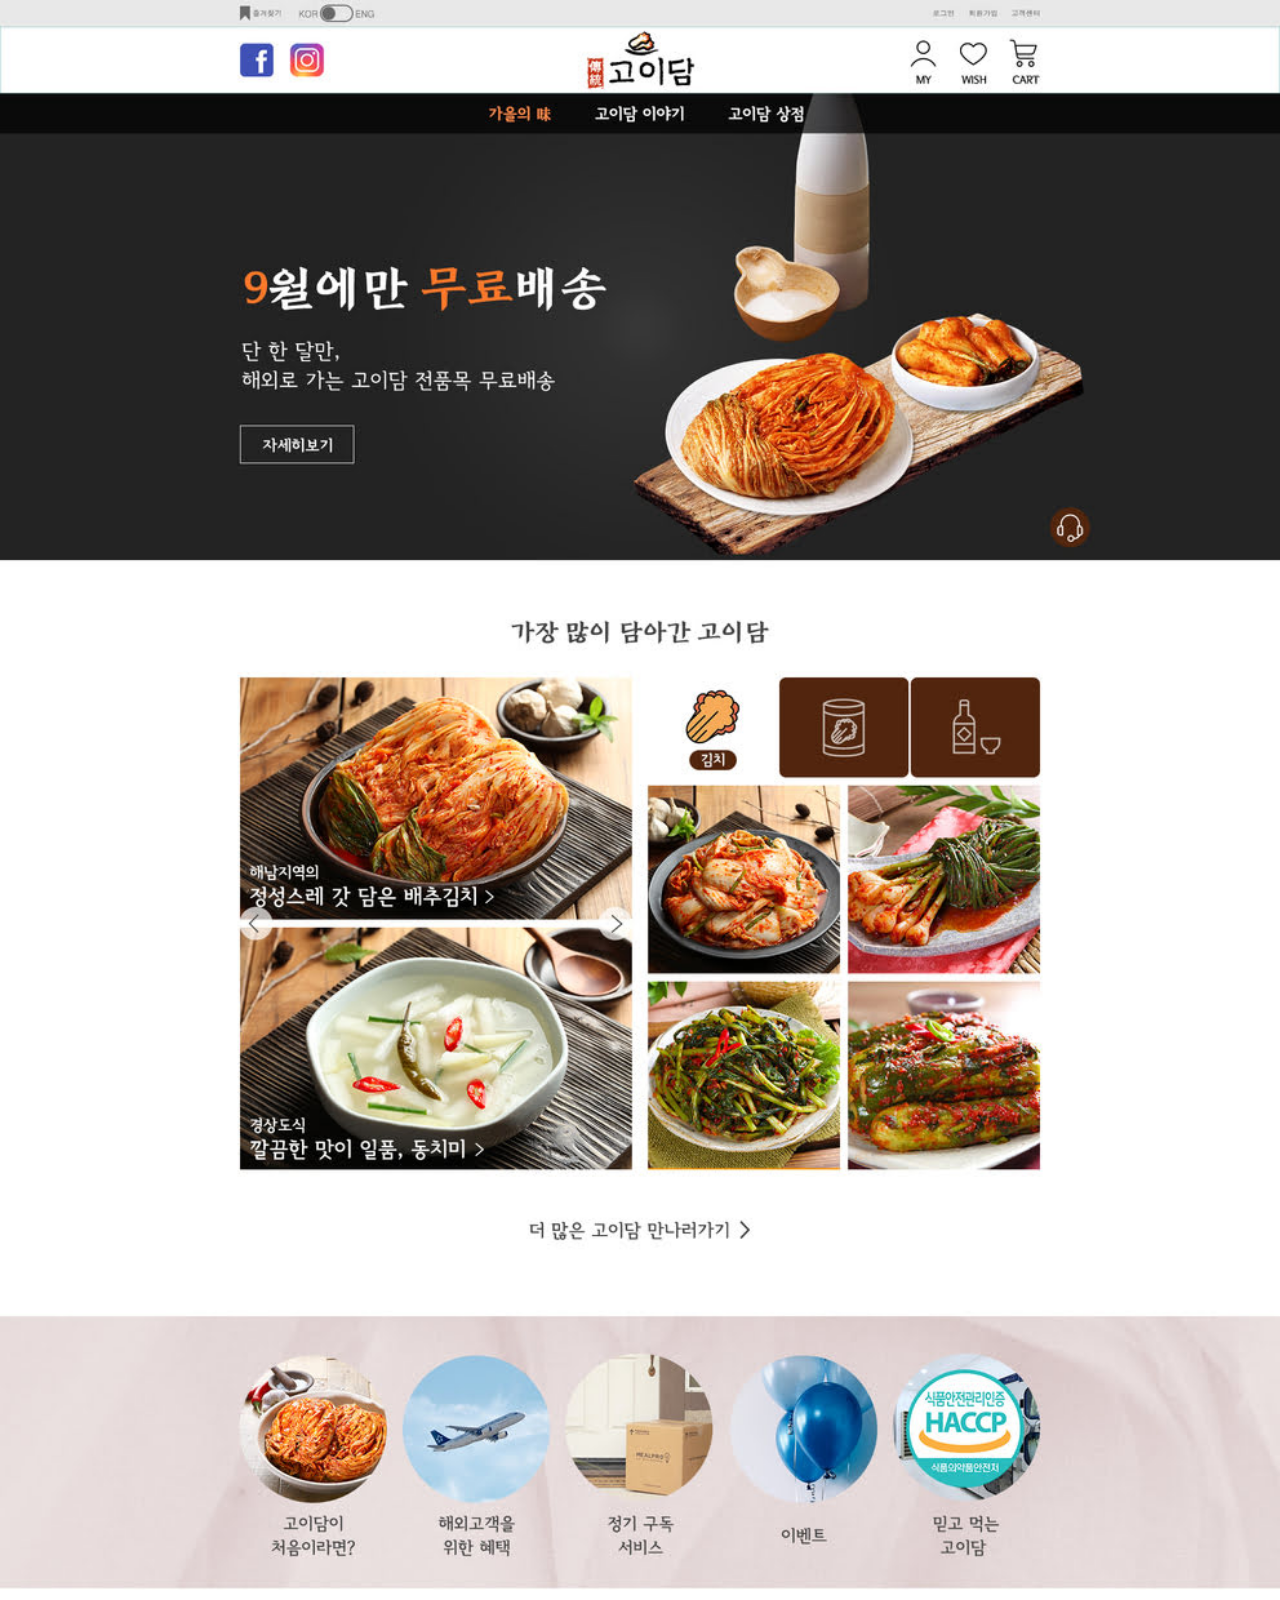
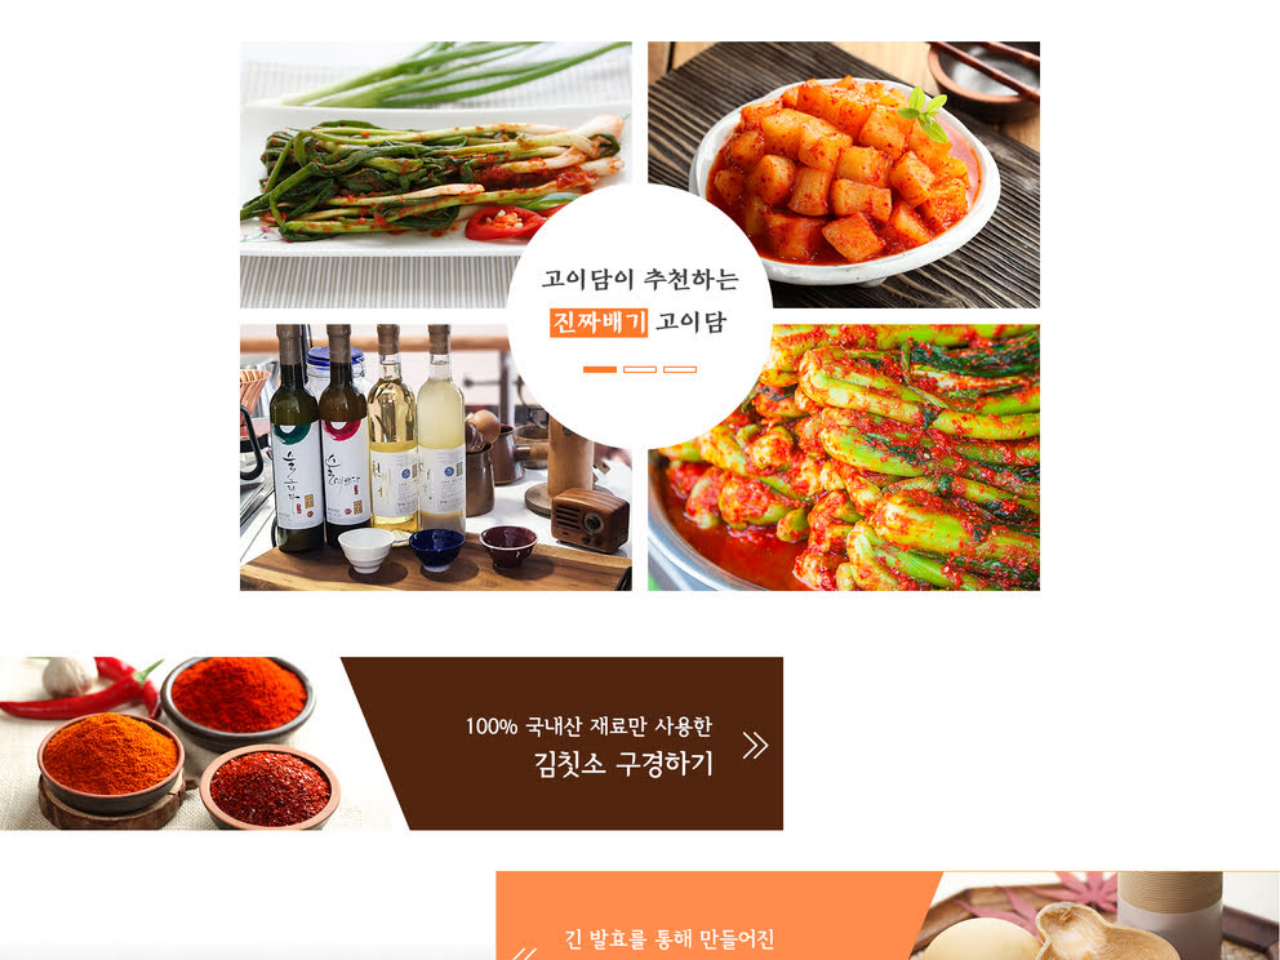
==== kc_m.html @ 1bc90b13 "First commit" ====
<!DOCTYPE html>
<html lang="en">
  <head>
    <meta charset="UTF-8" />
    <meta http-equiv="X-UA-Compatible" content="IE=edge" />
    <meta name="viewport" content="width=device-width, initial-scale=1.0" />
    <title>고이담 김치 | 메인</title>
    <style>
      html,
      body {
        padding: 0;
        margin: 0;
      }
      img {
        display: block;
        width: 100%;
      }
    </style>
  </head>
  <body>
    <img src="./img/kc_m.jpg" alt="고이담김치 메인페이지" />
  </body>
</html>
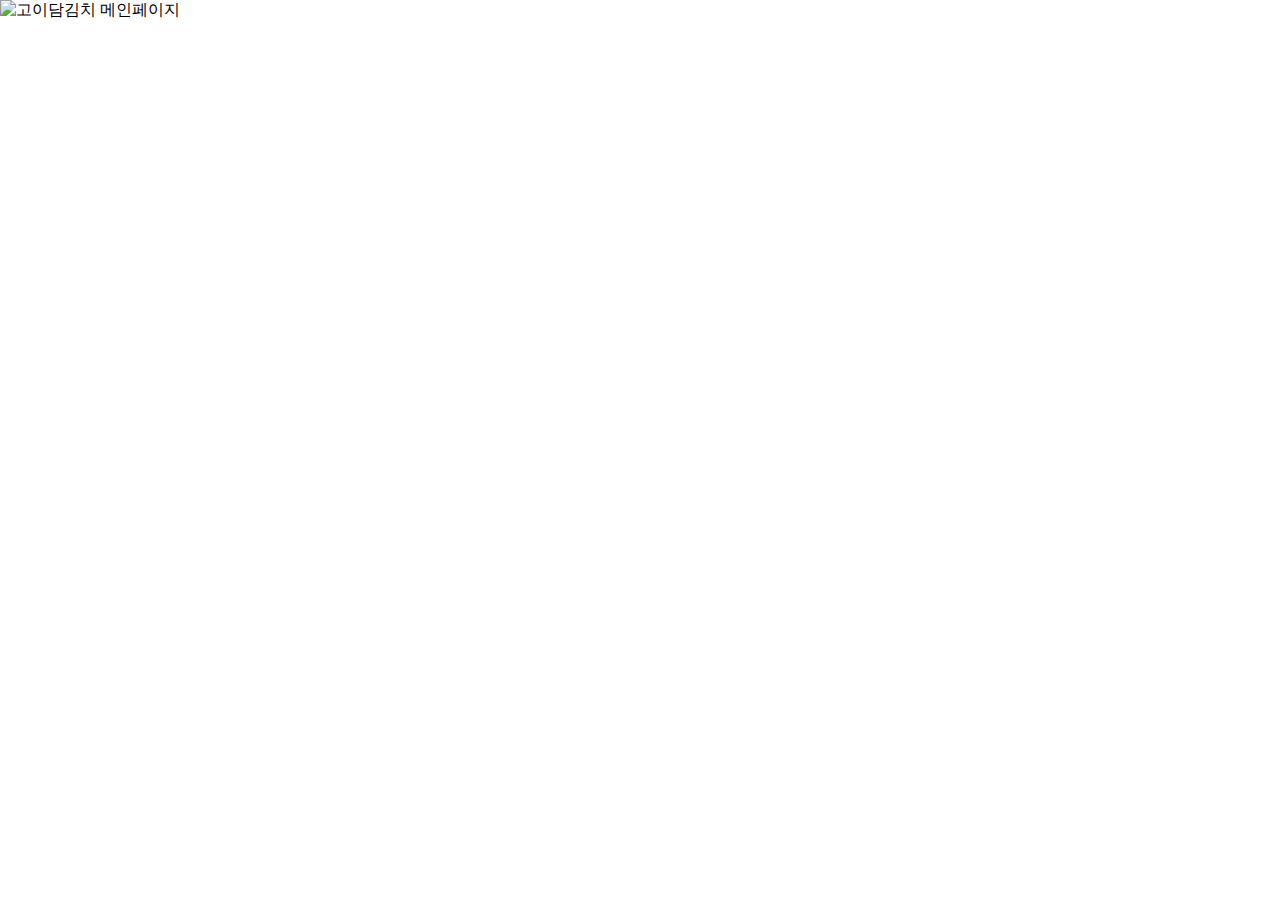
==== commit 1617b5a3: "[change] 고이담김치 페이지 새로 추가한 이미지로 교체" ====
--- a/kc_m.html
+++ b/kc_m.html
@@ -18,6 +18,6 @@
     </style>
   </head>
   <body>
-    <img src="./img/kc_m.jpg" alt="고이담김치 메인페이지" />
+    <img src="./img/kimchi_m.jpg" alt="고이담김치 메인페이지" />
   </body>
 </html>
